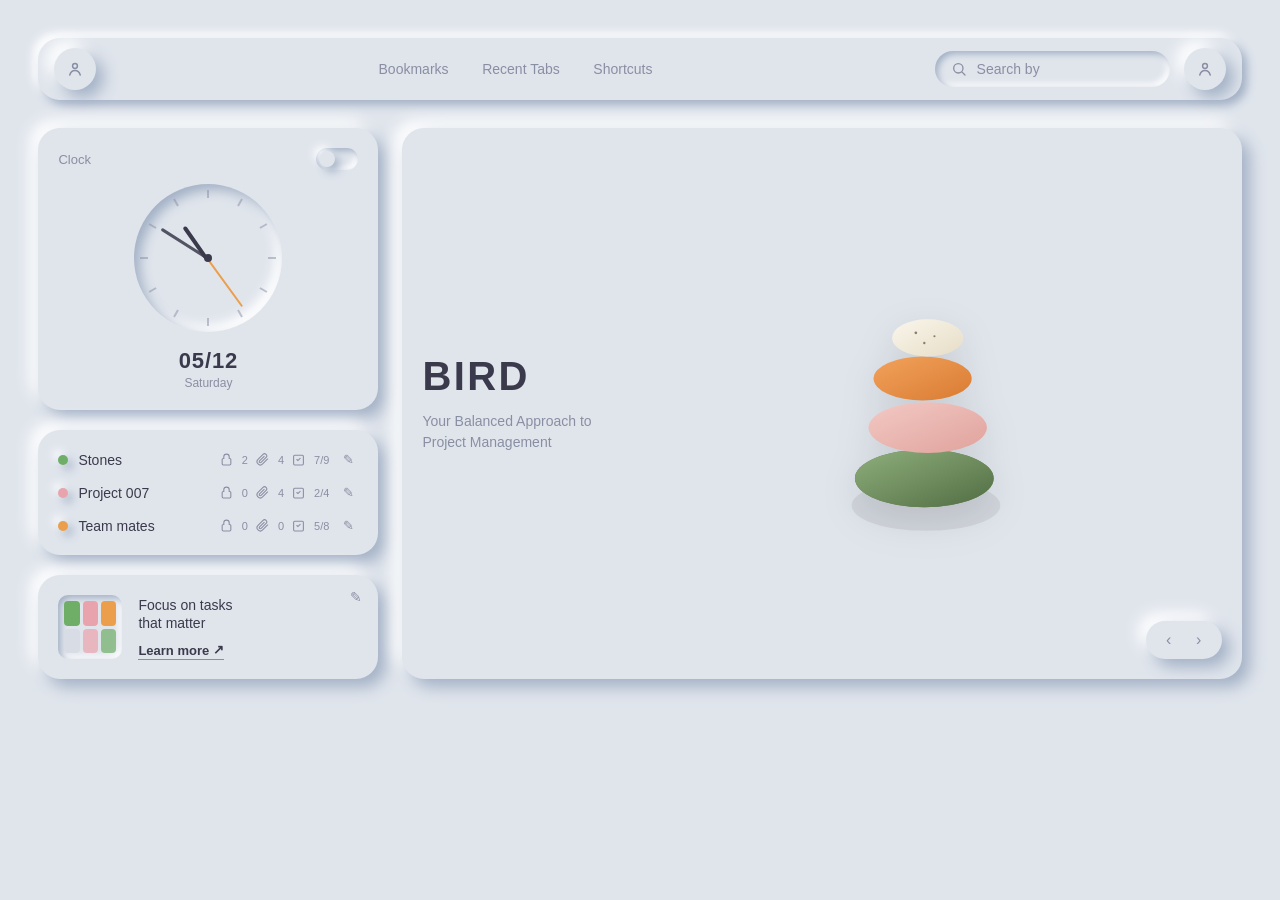
==== chrome-extension/bird-newtab/index.html @ 538e7a5d "Remove dallo-newtab extension files and update icons Replit-Commit-Author: Agent" ====
<!DOCTYPE html>
<html lang="en">
<head>
  <meta charset="UTF-8" />
  <title>New Tab</title>
  <link rel="stylesheet" href="style.css" />
</head>
<body>
  <div class="page">
    <div class="dashboard">
      <!-- Top navigation -->
      <nav class="topbar">
        <button class="icon-btn embossed" id="menuBtn" aria-label="Menu">
          <svg viewBox="0 0 24 24" width="18" height="18" fill="none" stroke="currentColor" stroke-width="2" stroke-linecap="round">
            <circle cx="12" cy="8" r="3.2" />
            <path d="M5 20c1.2-4 4-6 7-6s5.8 2 7 6" />
          </svg>
        </button>

        <div class="nav-links">
          <a href="#" class="nav-link" data-panel="bookmarks">Bookmarks</a>
          <a href="#" class="nav-link" data-panel="recent">Recent Tabs</a>
          <a href="#" class="nav-link" data-panel="shortcuts">Shortcuts</a>
        </div>

        <div class="nav-right">
          <form class="search-form" id="searchForm">
            <svg class="search-icon" viewBox="0 0 24 24" width="16" height="16" fill="none" stroke="currentColor" stroke-width="2" stroke-linecap="round">
              <circle cx="11" cy="11" r="7" />
              <path d="M21 21l-4.35-4.35" />
            </svg>
            <input
              type="text"
              id="searchInput"
              class="search-input"
              placeholder="Search by"
              autocomplete="off"
              aria-label="Search Google"
            />
          </form>
          <button class="icon-btn embossed" id="profileBtn" aria-label="Profile">
            <svg viewBox="0 0 24 24" width="18" height="18" fill="none" stroke="currentColor" stroke-width="2" stroke-linecap="round">
              <circle cx="12" cy="8" r="3.2" />
              <path d="M5 20c1.2-4 4-6 7-6s5.8 2 7 6" />
            </svg>
          </button>
        </div>
      </nav>

      <!-- Panel that opens for Bookmarks / Recent Tabs / Shortcuts -->
      <div class="dropdown-panel embossed" id="navPanel" hidden>
        <div class="panel-title" id="panelTitle">Bookmarks</div>
        <div class="panel-body" id="panelBody"></div>
        <div class="panel-footer" id="panelFooter" hidden>
          <button class="add-shortcut-btn" id="addShortcutBtn" title="Add a shortcut">+ Add shortcut</button>
        </div>
      </div>

      <!-- Main content -->
      <main class="content">
        <!-- Left column -->
        <section class="left-col">
          <!-- Clock widget -->
          <div class="card embossed clock-card">
            <div class="clock-toggle-row">
              <span class="widget-label">Clock</span>
              <button
                class="toggle"
                id="darkToggle"
                aria-label="Toggle dark mode"
                aria-pressed="false"
                title="Dark mode"
              >
                <span class="toggle-knob"></span>
              </button>
            </div>

            <div class="clock-face inset" id="clockFace">
              <div class="hand hour" id="hourHand"></div>
              <div class="hand minute" id="minuteHand"></div>
              <div class="hand second" id="secondHand"></div>
              <div class="clock-center"></div>
              <span class="tick t0"></span>
              <span class="tick t1"></span>
              <span class="tick t2"></span>
              <span class="tick t3"></span>
              <span class="tick t4"></span>
              <span class="tick t5"></span>
              <span class="tick t6"></span>
              <span class="tick t7"></span>
              <span class="tick t8"></span>
              <span class="tick t9"></span>
              <span class="tick t10"></span>
              <span class="tick t11"></span>
            </div>

            <div class="date-row">
              <span class="date-value" id="dateValue">--/--</span>
              <span class="day-value" id="dayValue">&nbsp;</span>
            </div>
          </div>

          <!-- List widget (editable, persisted to chrome.storage.local) -->
          <div class="card embossed list-card">
            <ul class="item-list" id="itemList"></ul>
          </div>

          <!-- Info widget (editable, persisted to chrome.storage.local) -->
          <div class="card embossed info-card">
            <div class="info-thumb">
              <span class="chip c1"></span>
              <span class="chip c2"></span>
              <span class="chip c3"></span>
              <span class="chip c4"></span>
              <span class="chip c5"></span>
              <span class="chip c6"></span>
            </div>
            <div class="info-text">
              <p id="infoParagraph">Focus on tasks<br />that matter</p>
              <a href="#" class="learn-link" id="infoLink">
                <span id="infoLinkLabel">Learn more</span>
                <span class="arrow">&#8599;</span>
              </a>
            </div>
            <button class="edit-btn" id="editInfoBtn" title="Edit this card" aria-label="Edit this card">&#9998;</button>
          </div>
        </section>

        <!-- Right column: hero -->
        <section class="card embossed hero-card">
          <div class="hero-copy">
            <h1 class="hero-title">BIRD</h1>
            <p class="hero-subtitle">Your Balanced Approach to<br />Project Management</p>
          </div>

          <div class="hero-art" aria-hidden="true">
            <svg viewBox="0 0 260 300" class="stones-illustration">
              <ellipse cx="130" cy="270" rx="88" ry="30" fill="#00000012" />
              <ellipse cx="128" cy="238" rx="82" ry="34" fill="#5f7a52" />
              <ellipse cx="128" cy="238" rx="82" ry="34" fill="url(#greenGrad)" />
              <ellipse cx="132" cy="178" rx="70" ry="30" fill="url(#pinkGrad)" />
              <ellipse cx="126" cy="120" rx="58" ry="26" fill="url(#orangeGrad)" />
              <ellipse cx="132" cy="72" rx="42" ry="22" fill="url(#creamGrad)" />
              <circle cx="118" cy="66" r="1.6" fill="#8a7f6a" />
              <circle cx="140" cy="70" r="1.3" fill="#8a7f6a" />
              <circle cx="128" cy="78" r="1.4" fill="#8a7f6a" />
              <defs>
                <linearGradient id="greenGrad" x1="0" y1="0" x2="1" y2="1">
                  <stop offset="0%" stop-color="#8faf7c" />
                  <stop offset="100%" stop-color="#516d43" />
                </linearGradient>
                <linearGradient id="pinkGrad" x1="0" y1="0" x2="1" y2="1">
                  <stop offset="0%" stop-color="#f3c9c4" />
                  <stop offset="100%" stop-color="#e0a29c" />
                </linearGradient>
                <linearGradient id="orangeGrad" x1="0" y1="0" x2="1" y2="1">
                  <stop offset="0%" stop-color="#f2a25c" />
                  <stop offset="100%" stop-color="#d97b32" />
                </linearGradient>
                <linearGradient id="creamGrad" x1="0" y1="0" x2="1" y2="1">
                  <stop offset="0%" stop-color="#faf6ec" />
                  <stop offset="100%" stop-color="#e6ddc6" />
                </linearGradient>
              </defs>
            </svg>
          </div>

          <div class="hero-pagination embossed">
            <button class="page-arrow" id="prevPage" aria-label="Previous">&#8249;</button>
            <button class="page-arrow" id="nextPage" aria-label="Next">&#8250;</button>
          </div>
        </section>
      </main>
    </div>
  </div>

  <script src="script.js"></script>
</body>
</html>
---- chrome-extension/bird-newtab/style.css ----
/* ============================================================
   Bird Neumorphic New Tab — Styles
   Soft UI (neumorphism): light source top-left throughout.
   ============================================================ */

:root {
  /* Light theme */
  --bg: #e0e5ec;
  --surface: #e0e5ec;
  --text-primary: #3a3a4c;
  --text-secondary: #8a8ea3;
  --shadow-dark: #a3b1c6;
  --shadow-light: #ffffff;
  --accent-green: #6fae66;
  --accent-pink: #e9a3ac;
  --accent-orange: #eb9f4d;

  --radius-xl: 30px;
  --radius-lg: 22px;
  --radius-md: 16px;
  --radius-sm: 10px;

  --shadow-out: 8px 8px 16px var(--shadow-dark), -8px -8px 16px var(--shadow-light);
  --shadow-out-sm: 5px 5px 10px var(--shadow-dark), -5px -5px 10px var(--shadow-light);
  --shadow-in: inset 6px 6px 12px var(--shadow-dark), inset -6px -6px 12px var(--shadow-light);
  --shadow-in-sm: inset 3px 3px 6px var(--shadow-dark), inset -3px -3px 6px var(--shadow-light);
}

[data-theme="dark"] {
  --bg: #2a2d3a;
  --surface: #2a2d3a;
  --text-primary: #e7e9f2;
  --text-secondary: #8b8fa3;
  --shadow-dark: #1e2029;
  --shadow-light: #363a4b;
}

* {
  box-sizing: border-box;
}

html,
body {
  height: 100%;
  margin: 0;
}

body {
  background: var(--bg);
  color: var(--text-primary);
  font-family: -apple-system, BlinkMacSystemFont, "Segoe UI", sans-serif;
  width: 100vw;
  min-height: 100vh;
  transition: background 0.35s ease, color 0.35s ease;
}

.embossed {
  background: var(--surface);
  box-shadow: var(--shadow-out);
}

.inset {
  background: var(--surface);
  box-shadow: var(--shadow-in);
}

/* ---------------- Full-viewport page + centered dashboard ---------------- */
/* The page itself IS the neumorphic surface (no artificial boxed card) --
   individual widgets carry their own embossed/inset shadows. The inner
   .dashboard just caps line length on very wide (ultrawide) screens while
   letting the background span the full viewport. */

.page {
  width: 100vw;
  min-height: 100vh;
  background: var(--bg);
  display: flex;
  justify-content: center;
  padding: clamp(20px, 3vw, 48px);
}

.dashboard {
  width: 100%;
  max-width: 1400px;
  display: flex;
  flex-direction: column;
  gap: clamp(16px, 2.2vw, 28px);
}

/* ---------------- Top navigation ---------------- */

.topbar {
  display: flex;
  align-items: center;
  gap: 20px;
  background: var(--surface);
  border-radius: var(--radius-lg);
  box-shadow: var(--shadow-out-sm);
  padding: 10px 16px;
}

.icon-btn {
  width: 42px;
  height: 42px;
  min-width: 42px;
  border: none;
  border-radius: 50%;
  color: var(--text-secondary);
  display: flex;
  align-items: center;
  justify-content: center;
  cursor: pointer;
  transition: box-shadow 0.15s ease, color 0.15s ease;
}

.icon-btn:hover {
  color: var(--text-primary);
}

.icon-btn:active {
  box-shadow: var(--shadow-in-sm);
}

.nav-links {
  display: flex;
  gap: clamp(14px, 2vw, 28px);
  flex: 1;
  justify-content: center;
}

.nav-link {
  color: var(--text-secondary);
  text-decoration: none;
  font-size: 14px;
  font-weight: 500;
  padding: 8px 4px;
  white-space: nowrap;
  transition: color 0.15s ease;
}

.nav-link:hover,
.nav-link.active {
  color: var(--text-primary);
}

.nav-right {
  display: flex;
  align-items: center;
  gap: 14px;
}

.search-form {
  display: flex;
  align-items: center;
  gap: 8px;
  background: var(--surface);
  border-radius: 999px;
  box-shadow: var(--shadow-in-sm);
  padding: 9px 16px;
  min-width: clamp(140px, 18vw, 280px);
}

.search-icon {
  color: var(--text-secondary);
  flex-shrink: 0;
}

.search-input {
  border: none;
  outline: none;
  background: transparent;
  color: var(--text-primary);
  font-size: 14px;
  width: 100%;
  font-family: inherit;
}

.search-input::placeholder {
  color: var(--text-secondary);
}

/* ---------------- Dropdown panel (Bookmarks/Recent/Shortcuts) ---------------- */

.dropdown-panel {
  border-radius: var(--radius-md);
  padding: 16px 20px;
  animation: panel-in 0.18s ease;
}

@keyframes panel-in {
  from {
    opacity: 0;
    transform: translateY(-6px);
  }
  to {
    opacity: 1;
    transform: translateY(0);
  }
}

.panel-title {
  font-size: 13px;
  font-weight: 600;
  color: var(--text-secondary);
  text-transform: uppercase;
  letter-spacing: 0.04em;
  margin-bottom: 10px;
}

.panel-body {
  display: flex;
  flex-wrap: wrap;
  gap: 10px;
}

.panel-item {
  background: var(--surface);
  box-shadow: var(--shadow-out-sm);
  border-radius: var(--radius-sm);
  padding: 8px 14px;
  font-size: 13px;
  color: var(--text-primary);
  text-decoration: none;
  cursor: pointer;
  transition: box-shadow 0.15s ease;
  display: inline-flex;
  align-items: center;
  gap: 8px;
  border: none;
  font-family: inherit;
}

.panel-item:hover {
  box-shadow: var(--shadow-in-sm);
}

.panel-item img.favicon {
  width: 14px;
  height: 14px;
  border-radius: 3px;
  flex-shrink: 0;
}

.panel-item .remove-shortcut {
  margin-left: 2px;
  color: var(--text-secondary);
  font-size: 14px;
  line-height: 1;
  border: none;
  background: none;
  cursor: pointer;
  padding: 0;
}

.panel-item .remove-shortcut:hover {
  color: #c0564f;
}

.panel-empty {
  font-size: 13px;
  color: var(--text-secondary);
}

.panel-footer {
  margin-top: 12px;
  padding-top: 12px;
  border-top: 1px solid rgba(138, 142, 163, 0.25);
}

.add-shortcut-btn {
  background: var(--surface);
  box-shadow: var(--shadow-out-sm);
  border: none;
  border-radius: var(--radius-sm);
  padding: 8px 14px;
  font-size: 13px;
  font-weight: 600;
  color: var(--text-primary);
  cursor: pointer;
  font-family: inherit;
}

.add-shortcut-btn:active {
  box-shadow: var(--shadow-in-sm);
}

/* ---------------- Content grid ---------------- */

.content {
  display: grid;
  grid-template-columns: minmax(220px, 340px) 1fr;
  gap: clamp(14px, 2vw, 24px);
  align-items: stretch;
}

.left-col {
  display: flex;
  flex-direction: column;
  gap: clamp(14px, 2vw, 20px);
}

.card {
  border-radius: var(--radius-lg);
  padding: 20px;
}

/* ---------------- Clock widget ---------------- */

.clock-toggle-row {
  display: flex;
  align-items: center;
  justify-content: space-between;
  margin-bottom: 14px;
}

.widget-label {
  font-size: 13px;
  color: var(--text-secondary);
  font-weight: 500;
}

.toggle {
  width: 42px;
  height: 22px;
  border-radius: 999px;
  border: none;
  background: var(--surface);
  box-shadow: var(--shadow-in-sm);
  position: relative;
  cursor: pointer;
  padding: 0;
}

.toggle-knob {
  position: absolute;
  top: 3px;
  left: 3px;
  width: 16px;
  height: 16px;
  border-radius: 50%;
  background: var(--surface);
  box-shadow: var(--shadow-out-sm);
  transition: transform 0.22s ease;
}

.toggle[aria-pressed="true"] .toggle-knob {
  transform: translateX(20px);
  background: var(--accent-orange);
}

.clock-face {
  width: 148px;
  height: 148px;
  border-radius: 50%;
  margin: 0 auto;
  position: relative;
}

.tick {
  position: absolute;
  width: 2px;
  height: 8px;
  background: var(--text-secondary);
  opacity: 0.5;
  top: 6px;
  left: 50%;
  transform-origin: 1px 68px;
}
.t0 { transform: translateX(-1px) rotate(0deg); }
.t1 { transform: translateX(-1px) rotate(30deg); }
.t2 { transform: translateX(-1px) rotate(60deg); }
.t3 { transform: translateX(-1px) rotate(90deg); }
.t4 { transform: translateX(-1px) rotate(120deg); }
.t5 { transform: translateX(-1px) rotate(150deg); }
.t6 { transform: translateX(-1px) rotate(180deg); }
.t7 { transform: translateX(-1px) rotate(210deg); }
.t8 { transform: translateX(-1px) rotate(240deg); }
.t9 { transform: translateX(-1px) rotate(270deg); }
.t10 { transform: translateX(-1px) rotate(300deg); }
.t11 { transform: translateX(-1px) rotate(330deg); }

.hand {
  position: absolute;
  bottom: 50%;
  left: 50%;
  transform-origin: bottom center;
  border-radius: 4px;
  background: var(--text-primary);
}

.hand.hour {
  width: 4px;
  height: 38px;
  margin-left: -2px;
}

.hand.minute {
  width: 3px;
  height: 54px;
  margin-left: -1.5px;
  background: var(--text-primary);
  opacity: 0.85;
}

.hand.second {
  width: 2px;
  height: 60px;
  margin-left: -1px;
  background: var(--accent-orange);
}

.clock-center {
  position: absolute;
  top: 50%;
  left: 50%;
  width: 8px;
  height: 8px;
  border-radius: 50%;
  background: var(--text-primary);
  transform: translate(-50%, -50%);
}

.date-row {
  display: flex;
  flex-direction: column;
  align-items: center;
  margin-top: 16px;
  gap: 2px;
}

.date-value {
  font-size: 22px;
  font-weight: 600;
  letter-spacing: 0.04em;
}

.day-value {
  font-size: 12px;
  color: var(--text-secondary);
}

/* ---------------- List widget ---------------- */

.item-list {
  list-style: none;
  margin: 0;
  padding: 0;
  display: flex;
  flex-direction: column;
  gap: 14px;
}

.item-row {
  display: flex;
  align-items: center;
  gap: 10px;
}

.dot {
  width: 10px;
  height: 10px;
  border-radius: 50%;
  flex-shrink: 0;
  box-shadow: var(--shadow-out-sm);
}

.dot-green { background: var(--accent-green); }
.dot-pink { background: var(--accent-pink); }
.dot-orange { background: var(--accent-orange); }

.item-name {
  font-size: 14px;
  font-weight: 500;
  flex: 1;
}

.item-meta {
  display: flex;
  align-items: center;
  gap: 8px;
  font-size: 11px;
  color: var(--text-secondary);
}

.item-meta svg {
  vertical-align: -2px;
  margin-right: 1px;
}

.item-edit-btn {
  border: none;
  background: none;
  color: var(--text-secondary);
  cursor: pointer;
  font-size: 13px;
  padding: 2px 4px;
  flex-shrink: 0;
}

.item-edit-btn:hover {
  color: var(--text-primary);
}

/* ---------------- Info widget ---------------- */

.info-card {
  display: flex;
  align-items: center;
  gap: 16px;
  position: relative;
}

.info-thumb {
  width: 64px;
  height: 64px;
  flex-shrink: 0;
  border-radius: var(--radius-sm);
  box-shadow: var(--shadow-in-sm);
  display: grid;
  grid-template-columns: repeat(3, 1fr);
  grid-template-rows: repeat(2, 1fr);
  gap: 3px;
  padding: 6px;
}

.chip {
  border-radius: 4px;
}

.c1 { background: var(--accent-green); }
.c2 { background: var(--accent-pink); }
.c3 { background: var(--accent-orange); }
.c4 { background: #d8dce4; }
.c5 { background: var(--accent-pink); opacity: 0.7; }
.c6 { background: var(--accent-green); opacity: 0.7; }

.info-text {
  flex: 1;
  min-width: 0;
}

.info-text p {
  margin: 0 0 8px;
  font-size: 14px;
  font-weight: 500;
  line-height: 1.35;
}

.learn-link,
.join-link {
  color: var(--text-primary);
  text-decoration: none;
  font-size: 13px;
  font-weight: 600;
  border-bottom: 1px solid var(--text-secondary);
  padding-bottom: 1px;
}

.arrow {
  display: inline-block;
  transform: translateY(-1px);
}

.edit-btn {
  position: absolute;
  top: 12px;
  right: 12px;
  border: none;
  background: none;
  color: var(--text-secondary);
  cursor: pointer;
  font-size: 14px;
  padding: 2px 4px;
}

.edit-btn:hover {
  color: var(--text-primary);
}

/* ---------------- Hero card ---------------- */

.hero-card {
  position: relative;
  display: flex;
  align-items: center;
  gap: clamp(16px, 3vw, 40px);
  overflow: hidden;
  min-height: 320px;
}

.hero-copy {
  flex: 0 0 auto;
  max-width: 240px;
  z-index: 2;
}

.hero-title {
  font-size: clamp(28px, 3.4vw, 40px);
  margin: 0 0 12px;
  font-weight: 600;
  letter-spacing: 0.06em;
}

.hero-subtitle {
  font-size: 14px;
  color: var(--text-secondary);
  line-height: 1.5;
  margin: 0;
}

.hero-art {
  flex: 1;
  display: flex;
  align-items: center;
  justify-content: center;
  height: 100%;
}

.stones-illustration {
  width: 100%;
  max-width: 220px;
  height: auto;
  filter: drop-shadow(0 12px 18px rgba(0, 0, 0, 0.1));
}

.hero-pagination {
  position: absolute;
  bottom: 20px;
  right: 20px;
  border-radius: 999px;
  padding: 6px 10px;
  display: flex;
  gap: 4px;
}

.page-arrow {
  width: 26px;
  height: 26px;
  border: none;
  background: transparent;
  color: var(--text-secondary);
  font-size: 16px;
  border-radius: 50%;
  cursor: pointer;
}

.page-arrow:hover {
  color: var(--text-primary);
}

/* ---------------- Responsive scaling ---------------- */

@media (max-width: 860px) {
  .content {
    grid-template-columns: 1fr;
  }

  .nav-links {
    display: none;
  }

  .hero-card {
    flex-direction: column;
    text-align: center;
    min-height: unset;
    padding-bottom: 60px;
  }

  .hero-copy {
    max-width: none;
  }
}
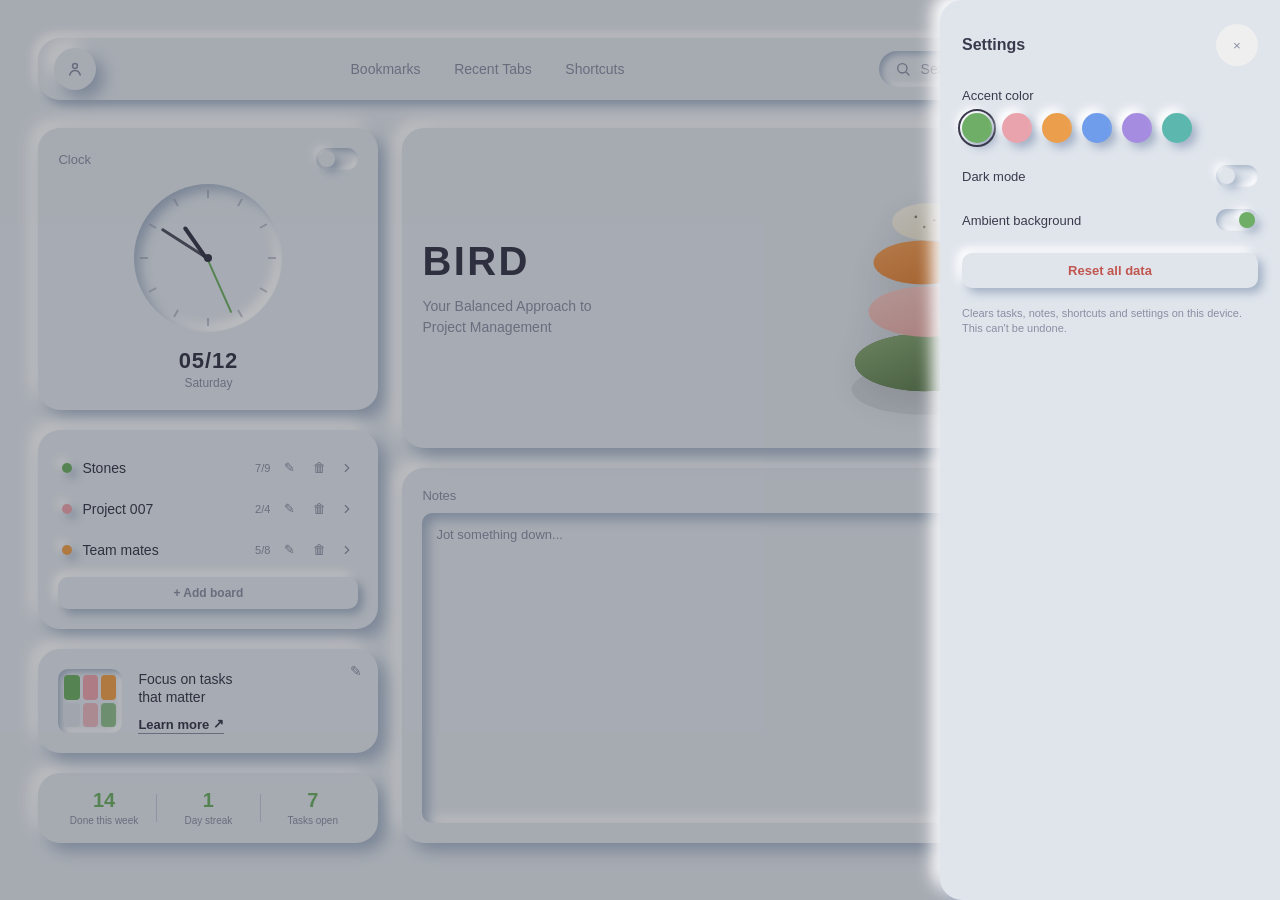
==== commit c5756fea: "Update bird-newtab extension with improved UI and documentation Replit-Commit-Author: Agent" ====
--- a/chrome-extension/bird-newtab/index.html
+++ b/chrome-extension/bird-newtab/index.html
@@ -6,6 +6,13 @@
   <link rel="stylesheet" href="style.css" />
 </head>
 <body>
+  <!-- Ambient background (purely decorative, toggleable in Settings, GPU-only animation) -->
+  <div class="ambient" id="ambient" aria-hidden="true">
+    <span class="blob blob-1"></span>
+    <span class="blob blob-2"></span>
+    <span class="blob blob-3"></span>
+  </div>
+
   <div class="page">
     <div class="dashboard">
       <!-- Top navigation -->
@@ -38,6 +45,12 @@
               aria-label="Search Google"
             />
           </form>
+          <button class="icon-btn embossed" id="settingsBtn" aria-label="Settings" title="Settings">
+            <svg viewBox="0 0 24 24" width="18" height="18" fill="none" stroke="currentColor" stroke-width="2" stroke-linecap="round" stroke-linejoin="round">
+              <circle cx="12" cy="12" r="3.2" />
+              <path d="M19.4 13.5a7.6 7.6 0 0 0 0-3l1.9-1.5-2-3.4-2.3.6a7.7 7.7 0 0 0-2.6-1.5L14 2.5h-4l-.4 2.2a7.7 7.7 0 0 0-2.6 1.5l-2.3-.6-2 3.4L4.6 10.5a7.6 7.6 0 0 0 0 3L2.7 15l2 3.4 2.3-.6c.75.66 1.63 1.17 2.6 1.5l.4 2.2h4l.4-2.2a7.7 7.7 0 0 0 2.6-1.5l2.3.6 2-3.4-1.9-1.5z" />
+            </svg>
+          </button>
           <button class="icon-btn embossed" id="profileBtn" aria-label="Profile">
             <svg viewBox="0 0 24 24" width="18" height="18" fill="none" stroke="currentColor" stroke-width="2" stroke-linecap="round">
               <circle cx="12" cy="8" r="3.2" />
@@ -100,9 +113,10 @@
             </div>
           </div>
 
-          <!-- List widget (editable, persisted to chrome.storage.local) -->
+          <!-- Task boards widget (real to-do system, persisted to chrome.storage.local) -->
           <div class="card embossed list-card">
-            <ul class="item-list" id="itemList"></ul>
+            <ul class="board-list" id="boardList"></ul>
+            <button class="add-board-btn" id="addBoardBtn">+ Add board</button>
           </div>
 
           <!-- Info widget (editable, persisted to chrome.storage.local) -->
@@ -124,56 +138,124 @@
             </div>
             <button class="edit-btn" id="editInfoBtn" title="Edit this card" aria-label="Edit this card">&#9998;</button>
           </div>
+
+          <!-- This week mini stats strip, derived from task board data -->
+          <div class="card embossed stats-strip" id="statsStrip">
+            <div class="stat-item">
+              <span class="stat-value" id="statCompleted">0</span>
+              <span class="stat-label">Done this week</span>
+            </div>
+            <div class="stat-divider"></div>
+            <div class="stat-item">
+              <span class="stat-value" id="statStreak">0</span>
+              <span class="stat-label">Day streak</span>
+            </div>
+            <div class="stat-divider"></div>
+            <div class="stat-item">
+              <span class="stat-value" id="statOpen">0</span>
+              <span class="stat-label">Tasks open</span>
+            </div>
+          </div>
         </section>
 
-        <!-- Right column: hero -->
-        <section class="card embossed hero-card">
-          <div class="hero-copy">
-            <h1 class="hero-title">BIRD</h1>
-            <p class="hero-subtitle">Your Balanced Approach to<br />Project Management</p>
-          </div>
-
-          <div class="hero-art" aria-hidden="true">
-            <svg viewBox="0 0 260 300" class="stones-illustration">
-              <ellipse cx="130" cy="270" rx="88" ry="30" fill="#00000012" />
-              <ellipse cx="128" cy="238" rx="82" ry="34" fill="#5f7a52" />
-              <ellipse cx="128" cy="238" rx="82" ry="34" fill="url(#greenGrad)" />
-              <ellipse cx="132" cy="178" rx="70" ry="30" fill="url(#pinkGrad)" />
-              <ellipse cx="126" cy="120" rx="58" ry="26" fill="url(#orangeGrad)" />
-              <ellipse cx="132" cy="72" rx="42" ry="22" fill="url(#creamGrad)" />
-              <circle cx="118" cy="66" r="1.6" fill="#8a7f6a" />
-              <circle cx="140" cy="70" r="1.3" fill="#8a7f6a" />
-              <circle cx="128" cy="78" r="1.4" fill="#8a7f6a" />
-              <defs>
-                <linearGradient id="greenGrad" x1="0" y1="0" x2="1" y2="1">
-                  <stop offset="0%" stop-color="#8faf7c" />
-                  <stop offset="100%" stop-color="#516d43" />
-                </linearGradient>
-                <linearGradient id="pinkGrad" x1="0" y1="0" x2="1" y2="1">
-                  <stop offset="0%" stop-color="#f3c9c4" />
-                  <stop offset="100%" stop-color="#e0a29c" />
-                </linearGradient>
-                <linearGradient id="orangeGrad" x1="0" y1="0" x2="1" y2="1">
-                  <stop offset="0%" stop-color="#f2a25c" />
-                  <stop offset="100%" stop-color="#d97b32" />
-                </linearGradient>
-                <linearGradient id="creamGrad" x1="0" y1="0" x2="1" y2="1">
-                  <stop offset="0%" stop-color="#faf6ec" />
-                  <stop offset="100%" stop-color="#e6ddc6" />
-                </linearGradient>
-              </defs>
-            </svg>
-          </div>
-
-          <div class="hero-pagination embossed">
-            <button class="page-arrow" id="prevPage" aria-label="Previous">&#8249;</button>
-            <button class="page-arrow" id="nextPage" aria-label="Next">&#8250;</button>
+        <!-- Right column: hero + notes -->
+        <section class="right-col">
+          <section class="card embossed hero-card">
+            <div class="hero-copy">
+              <h1 class="hero-title">BIRD</h1>
+              <p class="hero-subtitle">Your Balanced Approach to<br />Project Management</p>
+            </div>
+
+            <div class="hero-art" aria-hidden="true">
+              <svg viewBox="0 0 260 300" class="stones-illustration">
+                <ellipse cx="130" cy="270" rx="88" ry="30" fill="#00000012" />
+                <ellipse cx="128" cy="238" rx="82" ry="34" fill="#5f7a52" />
+                <ellipse cx="128" cy="238" rx="82" ry="34" fill="url(#greenGrad)" />
+                <ellipse cx="132" cy="178" rx="70" ry="30" fill="url(#pinkGrad)" />
+                <ellipse cx="126" cy="120" rx="58" ry="26" fill="url(#orangeGrad)" />
+                <ellipse cx="132" cy="72" rx="42" ry="22" fill="url(#creamGrad)" />
+                <circle cx="118" cy="66" r="1.6" fill="#8a7f6a" />
+                <circle cx="140" cy="70" r="1.3" fill="#8a7f6a" />
+                <circle cx="128" cy="78" r="1.4" fill="#8a7f6a" />
+                <defs>
+                  <linearGradient id="greenGrad" x1="0" y1="0" x2="1" y2="1">
+                    <stop offset="0%" stop-color="#8faf7c" />
+                    <stop offset="100%" stop-color="#516d43" />
+                  </linearGradient>
+                  <linearGradient id="pinkGrad" x1="0" y1="0" x2="1" y2="1">
+                    <stop offset="0%" stop-color="#f3c9c4" />
+                    <stop offset="100%" stop-color="#e0a29c" />
+                  </linearGradient>
+                  <linearGradient id="orangeGrad" x1="0" y1="0" x2="1" y2="1">
+                    <stop offset="0%" stop-color="#f2a25c" />
+                    <stop offset="100%" stop-color="#d97b32" />
+                  </linearGradient>
+                  <linearGradient id="creamGrad" x1="0" y1="0" x2="1" y2="1">
+                    <stop offset="0%" stop-color="#faf6ec" />
+                    <stop offset="100%" stop-color="#e6ddc6" />
+                  </linearGradient>
+                </defs>
+              </svg>
+            </div>
+
+            <div class="hero-pagination embossed">
+              <button class="page-arrow" id="prevPage" aria-label="Previous">&#8249;</button>
+              <button class="page-arrow" id="nextPage" aria-label="Next">&#8250;</button>
+            </div>
+          </section>
+
+          <!-- Quick Notes widget -->
+          <div class="card embossed notes-card">
+            <div class="notes-header">
+              <span class="widget-label">Notes</span>
+              <span class="notes-count" id="notesCount">0 characters</span>
+            </div>
+            <textarea
+              class="notes-textarea inset"
+              id="notesTextarea"
+              placeholder="Jot something down..."
+              spellcheck="false"
+            ></textarea>
           </div>
         </section>
       </main>
     </div>
   </div>
 
+  <!-- Settings overlay + slide-in panel -->
+  <div class="settings-overlay" id="settingsOverlay" hidden>
+    <aside class="settings-panel embossed" id="settingsPanel" role="dialog" aria-label="Settings">
+      <div class="settings-header">
+        <span class="settings-title">Settings</span>
+        <button class="icon-btn" id="closeSettingsBtn" aria-label="Close settings">&times;</button>
+      </div>
+
+      <div class="settings-section">
+        <span class="settings-label">Accent color</span>
+        <div class="accent-swatches" id="accentSwatches"></div>
+      </div>
+
+      <div class="settings-section settings-row">
+        <span class="settings-label">Dark mode</span>
+        <button class="toggle" id="settingsDarkToggle" aria-pressed="false" aria-label="Toggle dark mode">
+          <span class="toggle-knob"></span>
+        </button>
+      </div>
+
+      <div class="settings-section settings-row">
+        <span class="settings-label">Ambient background</span>
+        <button class="toggle" id="settingsAmbientToggle" aria-pressed="true" aria-label="Toggle ambient background animation">
+          <span class="toggle-knob"></span>
+        </button>
+      </div>
+
+      <div class="settings-section">
+        <button class="reset-btn" id="resetBtn">Reset all data</button>
+        <p class="settings-hint">Clears tasks, notes, shortcuts and settings on this device. This can't be undone.</p>
+      </div>
+    </aside>
+  </div>
+
   <script src="script.js"></script>
 </body>
 </html>
--- a/chrome-extension/bird-newtab/style.css
+++ b/chrome-extension/bird-newtab/style.css
@@ -14,6 +14,15 @@
   --accent-green: #6fae66;
   --accent-pink: #e9a3ac;
   --accent-orange: #eb9f4d;
+  --accent-blue: #6f9ceb;
+  --accent-purple: #a58ce0;
+  --accent-teal: #5cb8ae;
+
+  /* User-selectable highlight color (Settings > Accent color). Drives
+     toggles, the clock second hand, stat numbers and small highlights.
+     Per-board dots keep their own fixed palette for board-to-board
+     distinction, independent of this setting. */
+  --accent: var(--accent-green);
 
   --radius-xl: 30px;
   --radius-lg: 22px;
@@ -293,7 +302,8 @@
   align-items: stretch;
 }
 
-.left-col {
+.left-col,
+.right-col {
   display: flex;
   flex-direction: column;
   gap: clamp(14px, 2vw, 20px);
@@ -302,6 +312,30 @@
 .card {
   border-radius: var(--radius-lg);
   padding: 20px;
+}
+
+/* Subtle press-in feedback on interactive surfaces, consistent everywhere. */
+.card,
+.icon-btn,
+.toggle,
+.panel-item,
+.add-shortcut-btn,
+.add-board-btn,
+.task-add-btn,
+.board-icon-btn,
+.reset-btn {
+  transition: transform 0.15s ease-out, box-shadow 0.15s ease-out, color 0.15s ease-out,
+    background-color 0.15s ease-out;
+}
+
+.icon-btn:active,
+.toggle:active,
+.add-shortcut-btn:active,
+.add-board-btn:active,
+.task-add-btn:active,
+.board-icon-btn:active,
+.reset-btn:active {
+  transform: scale(0.97);
 }
 
 /* ---------------- Clock widget ---------------- */
@@ -345,7 +379,7 @@
 
 .toggle[aria-pressed="true"] .toggle-knob {
   transform: translateX(20px);
-  background: var(--accent-orange);
+  background: var(--accent);
 }
 
 .clock-face {
@@ -406,7 +440,7 @@
   width: 2px;
   height: 60px;
   margin-left: -1px;
-  background: var(--accent-orange);
+  background: var(--accent);
 }
 
 .clock-center {
@@ -439,21 +473,33 @@
   color: var(--text-secondary);
 }
 
-/* ---------------- List widget ---------------- */
-
-.item-list {
+/* ---------------- Task boards widget ---------------- */
+
+.board-list {
   list-style: none;
   margin: 0;
   padding: 0;
   display: flex;
   flex-direction: column;
-  gap: 14px;
-}
-
-.item-row {
+  gap: 6px;
+}
+
+.board {
+  border-radius: var(--radius-sm);
+}
+
+.board-row {
   display: flex;
   align-items: center;
   gap: 10px;
+  padding: 8px 4px;
+  cursor: pointer;
+  border-radius: var(--radius-sm);
+  transition: background-color 0.15s ease;
+}
+
+.board-row:hover {
+  background: rgba(138, 142, 163, 0.08);
 }
 
 .dot {
@@ -467,27 +513,39 @@
 .dot-green { background: var(--accent-green); }
 .dot-pink { background: var(--accent-pink); }
 .dot-orange { background: var(--accent-orange); }
-
-.item-name {
+.dot-blue { background: var(--accent-blue); }
+.dot-purple { background: var(--accent-purple); }
+.dot-teal { background: var(--accent-teal); }
+
+.board-name {
   font-size: 14px;
   font-weight: 500;
   flex: 1;
-}
-
-.item-meta {
-  display: flex;
-  align-items: center;
-  gap: 8px;
+  min-width: 0;
+  overflow: hidden;
+  text-overflow: ellipsis;
+  white-space: nowrap;
+}
+
+.board-progress {
   font-size: 11px;
   color: var(--text-secondary);
-}
-
-.item-meta svg {
-  vertical-align: -2px;
-  margin-right: 1px;
-}
-
-.item-edit-btn {
+  flex-shrink: 0;
+}
+
+.board-chevron {
+  width: 14px;
+  height: 14px;
+  flex-shrink: 0;
+  color: var(--text-secondary);
+  transition: transform 0.2s ease;
+}
+
+.board.expanded .board-chevron {
+  transform: rotate(90deg);
+}
+
+.board-icon-btn {
   border: none;
   background: none;
   color: var(--text-secondary);
@@ -495,10 +553,171 @@
   font-size: 13px;
   padding: 2px 4px;
   flex-shrink: 0;
-}
-
-.item-edit-btn:hover {
-  color: var(--text-primary);
+  border-radius: 6px;
+  transition: color 0.15s ease, transform 0.15s ease;
+}
+
+.board-icon-btn:hover {
+  color: var(--text-primary);
+}
+
+.board-icon-btn:active {
+  transform: scale(0.9);
+}
+
+.board-tasks-wrap {
+  overflow: hidden;
+  max-height: 0;
+  transition: max-height 0.25s ease;
+}
+
+.board.expanded .board-tasks-wrap {
+  max-height: 400px;
+}
+
+.task-list {
+  list-style: none;
+  margin: 4px 0 8px;
+  padding: 4px 4px 4px 20px;
+  display: flex;
+  flex-direction: column;
+  gap: 6px;
+  max-height: 220px;
+  overflow-y: auto;
+}
+
+.task-item {
+  display: flex;
+  align-items: center;
+  gap: 8px;
+}
+
+.task-checkbox {
+  width: 16px;
+  height: 16px;
+  flex-shrink: 0;
+  border-radius: 5px;
+  background: var(--surface);
+  box-shadow: var(--shadow-in-sm);
+  border: none;
+  cursor: pointer;
+  display: flex;
+  align-items: center;
+  justify-content: center;
+  color: transparent;
+  padding: 0;
+}
+
+.task-checkbox.done {
+  color: var(--accent);
+}
+
+.task-checkbox.done svg {
+  animation: check-pop 0.22s ease;
+}
+
+@keyframes check-pop {
+  0% {
+    transform: scale(0.4);
+    opacity: 0;
+  }
+  60% {
+    transform: scale(1.15);
+    opacity: 1;
+  }
+  100% {
+    transform: scale(1);
+  }
+}
+
+.task-text {
+  font-size: 13px;
+  flex: 1;
+  min-width: 0;
+  overflow: hidden;
+  text-overflow: ellipsis;
+  white-space: nowrap;
+}
+
+.task-text.done {
+  color: var(--text-secondary);
+  text-decoration: line-through;
+}
+
+.task-remove {
+  border: none;
+  background: none;
+  color: var(--text-secondary);
+  cursor: pointer;
+  font-size: 13px;
+  flex-shrink: 0;
+  padding: 0 2px;
+}
+
+.task-remove:hover {
+  color: #c0564f;
+}
+
+.task-add-row {
+  display: flex;
+  gap: 6px;
+  padding: 2px 4px 6px 20px;
+}
+
+.task-add-input {
+  flex: 1;
+  min-width: 0;
+  border: none;
+  outline: none;
+  background: var(--surface);
+  box-shadow: var(--shadow-in-sm);
+  border-radius: var(--radius-sm);
+  padding: 6px 10px;
+  font-size: 12px;
+  color: var(--text-primary);
+  font-family: inherit;
+}
+
+.task-add-btn {
+  border: none;
+  background: var(--surface);
+  box-shadow: var(--shadow-out-sm);
+  border-radius: var(--radius-sm);
+  padding: 6px 10px;
+  font-size: 12px;
+  font-weight: 600;
+  color: var(--text-primary);
+  cursor: pointer;
+  flex-shrink: 0;
+}
+
+.task-add-btn:active {
+  box-shadow: var(--shadow-in-sm);
+  transform: scale(0.97);
+}
+
+.add-board-btn {
+  width: 100%;
+  margin-top: 10px;
+  border: none;
+  background: var(--surface);
+  box-shadow: var(--shadow-out-sm);
+  border-radius: var(--radius-sm);
+  padding: 9px 12px;
+  font-size: 12px;
+  font-weight: 600;
+  color: var(--text-secondary);
+  cursor: pointer;
+  transition: color 0.15s ease, transform 0.15s ease;
+}
+
+.add-board-btn:hover {
+  color: var(--accent);
+}
+
+.add-board-btn:active {
+  box-shadow: var(--shadow-in-sm);
+  transform: scale(0.97);
 }
 
 /* ---------------- Info widget ---------------- */
@@ -577,6 +796,44 @@
   color: var(--text-primary);
 }
 
+/* ---------------- This week stats strip ---------------- */
+
+.stats-strip {
+  display: flex;
+  align-items: center;
+  justify-content: space-between;
+  padding: 16px 14px;
+}
+
+.stat-item {
+  display: flex;
+  flex-direction: column;
+  align-items: center;
+  flex: 1;
+  gap: 2px;
+}
+
+.stat-value {
+  font-size: 20px;
+  font-weight: 700;
+  color: var(--accent);
+}
+
+.stat-label {
+  font-size: 10px;
+  color: var(--text-secondary);
+  text-align: center;
+  line-height: 1.3;
+}
+
+.stat-divider {
+  width: 1px;
+  height: 28px;
+  background: var(--shadow-dark);
+  opacity: 0.6;
+  flex-shrink: 0;
+}
+
 /* ---------------- Hero card ---------------- */
 
 .hero-card {
@@ -648,6 +905,250 @@
   color: var(--text-primary);
 }
 
+/* ---------------- Quick Notes widget ---------------- */
+
+.notes-card {
+  flex: 1;
+  display: flex;
+  flex-direction: column;
+  min-height: 160px;
+}
+
+.notes-header {
+  display: flex;
+  align-items: baseline;
+  justify-content: space-between;
+  margin-bottom: 10px;
+}
+
+.notes-count {
+  font-size: 11px;
+  color: var(--text-secondary);
+}
+
+.notes-textarea {
+  flex: 1;
+  width: 100%;
+  min-height: 100px;
+  resize: none;
+  border: none;
+  outline: none;
+  border-radius: var(--radius-sm);
+  padding: 12px 14px;
+  font-family: inherit;
+  font-size: 13px;
+  line-height: 1.5;
+  color: var(--text-primary);
+}
+
+.notes-textarea::placeholder {
+  color: var(--text-secondary);
+}
+
+/* ---------------- Ambient background ---------------- */
+/* GPU-only animation (transform + opacity), toggleable, paused when the
+   tab is hidden or the user prefers reduced motion. See script.js. */
+
+.ambient {
+  position: fixed;
+  inset: 0;
+  z-index: -1;
+  overflow: hidden;
+  pointer-events: none;
+}
+
+.blob {
+  position: absolute;
+  border-radius: 50%;
+  filter: blur(60px);
+  opacity: 0.35;
+  will-change: transform;
+  animation-duration: 34s;
+  animation-timing-function: ease-in-out;
+  animation-iteration-count: infinite;
+  animation-direction: alternate;
+}
+
+.blob-1 {
+  width: 420px;
+  height: 420px;
+  left: -8%;
+  top: -10%;
+  background: radial-gradient(circle, var(--accent-green) 0%, transparent 70%);
+  animation-name: drift-1;
+}
+
+.blob-2 {
+  width: 460px;
+  height: 460px;
+  right: -12%;
+  top: 20%;
+  background: radial-gradient(circle, var(--accent-pink) 0%, transparent 70%);
+  animation-name: drift-2;
+  animation-duration: 40s;
+}
+
+.blob-3 {
+  width: 380px;
+  height: 380px;
+  left: 30%;
+  bottom: -18%;
+  background: radial-gradient(circle, var(--accent-orange) 0%, transparent 70%);
+  animation-name: drift-3;
+  animation-duration: 46s;
+}
+
+@keyframes drift-1 {
+  from { transform: translate(0, 0) scale(1); }
+  to { transform: translate(60px, 40px) scale(1.12); }
+}
+
+@keyframes drift-2 {
+  from { transform: translate(0, 0) scale(1); }
+  to { transform: translate(-50px, 60px) scale(1.08); }
+}
+
+@keyframes drift-3 {
+  from { transform: translate(0, 0) scale(1); }
+  to { transform: translate(40px, -50px) scale(1.1); }
+}
+
+/* Ambient disabled from Settings, or tab hidden (Page Visibility API) --
+   pausing keeps the composited layer alive without burning frames. */
+.ambient.is-paused .blob {
+  animation-play-state: paused;
+}
+
+.ambient.is-off {
+  display: none;
+}
+
+@media (prefers-reduced-motion: reduce) {
+  .blob {
+    animation: none !important;
+  }
+}
+
+/* ---------------- Settings panel ---------------- */
+
+.settings-overlay {
+  position: fixed;
+  inset: 0;
+  background: rgba(20, 22, 30, 0.28);
+  display: flex;
+  justify-content: flex-end;
+  z-index: 50;
+  animation: overlay-in 0.18s ease;
+}
+
+@keyframes overlay-in {
+  from { opacity: 0; }
+  to { opacity: 1; }
+}
+
+.settings-panel {
+  width: min(340px, 88vw);
+  height: 100%;
+  padding: 24px 22px;
+  border-radius: var(--radius-lg) 0 0 var(--radius-lg);
+  display: flex;
+  flex-direction: column;
+  gap: 22px;
+  animation: panel-slide-in 0.22s ease-out;
+}
+
+@keyframes panel-slide-in {
+  from {
+    transform: translateX(24px);
+    opacity: 0;
+  }
+  to {
+    transform: translateX(0);
+    opacity: 1;
+  }
+}
+
+.settings-header {
+  display: flex;
+  align-items: center;
+  justify-content: space-between;
+}
+
+.settings-title {
+  font-size: 16px;
+  font-weight: 700;
+}
+
+.settings-section {
+  display: flex;
+  flex-direction: column;
+  gap: 10px;
+}
+
+.settings-row {
+  flex-direction: row;
+  align-items: center;
+  justify-content: space-between;
+}
+
+.settings-label {
+  font-size: 13px;
+  font-weight: 500;
+  color: var(--text-primary);
+}
+
+.accent-swatches {
+  display: flex;
+  gap: 10px;
+  flex-wrap: wrap;
+}
+
+.accent-swatch {
+  width: 30px;
+  height: 30px;
+  border-radius: 50%;
+  border: none;
+  cursor: pointer;
+  box-shadow: var(--shadow-out-sm);
+  position: relative;
+  transition: transform 0.15s ease-out;
+}
+
+.accent-swatch:active {
+  transform: scale(0.92);
+}
+
+.accent-swatch.selected::after {
+  content: "";
+  position: absolute;
+  inset: -4px;
+  border-radius: 50%;
+  border: 2px solid var(--text-primary);
+}
+
+.reset-btn {
+  border: none;
+  background: var(--surface);
+  box-shadow: var(--shadow-out-sm);
+  border-radius: var(--radius-sm);
+  padding: 10px 14px;
+  font-size: 13px;
+  font-weight: 600;
+  color: #c0564f;
+  cursor: pointer;
+}
+
+.reset-btn:active {
+  box-shadow: var(--shadow-in-sm);
+}
+
+.settings-hint {
+  font-size: 11px;
+  color: var(--text-secondary);
+  line-height: 1.4;
+  margin: 8px 0 0;
+}
+
 /* ---------------- Responsive scaling ---------------- */
 
 @media (max-width: 860px) {
@@ -669,4 +1170,23 @@
   .hero-copy {
     max-width: none;
   }
-}
+
+  .settings-panel {
+    border-radius: var(--radius-lg);
+    margin: 12px;
+    height: calc(100% - 24px);
+  }
+}
+
+/* Respect OS-level reduced-motion for all decorative transitions, not just
+   the ambient background. */
+@media (prefers-reduced-motion: reduce) {
+  *,
+  *::before,
+  *::after {
+    animation-duration: 0.001ms !important;
+    animation-iteration-count: 1 !important;
+    transition-duration: 0.001ms !important;
+    scroll-behavior: auto !important;
+  }
+}
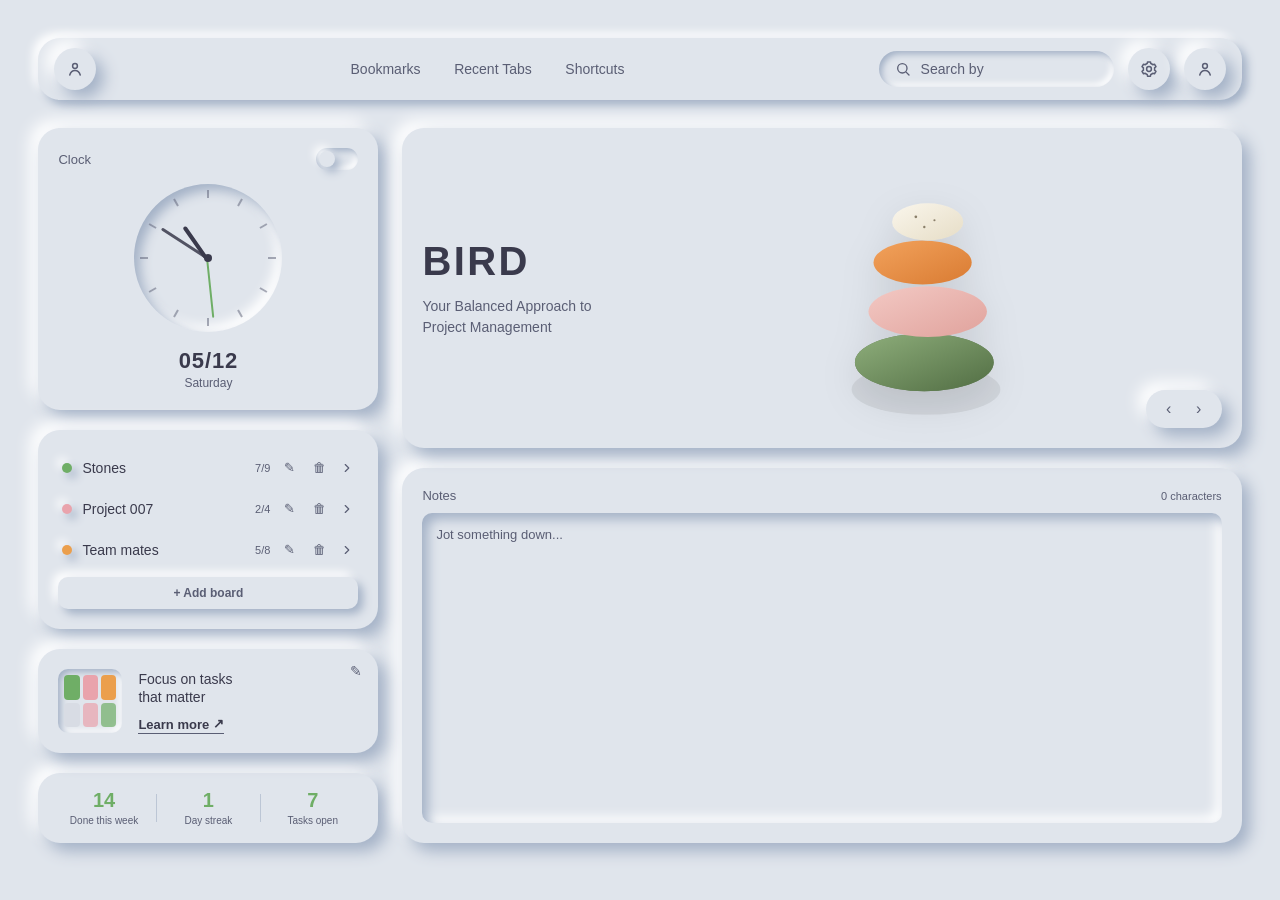
==== commit 43244c8d: "Update Chrome extension with improved documentation, refreshed icons, and refactored manifest config" ====
--- a/chrome-extension/bird-newtab/index.html
+++ b/chrome-extension/bird-newtab/index.html
@@ -24,10 +24,10 @@
           </svg>
         </button>
 
-        <div class="nav-links">
-          <a href="#" class="nav-link" data-panel="bookmarks">Bookmarks</a>
-          <a href="#" class="nav-link" data-panel="recent">Recent Tabs</a>
-          <a href="#" class="nav-link" data-panel="shortcuts">Shortcuts</a>
+        <div class="nav-links" role="navigation" aria-label="Quick access">
+          <a href="#" class="nav-link" data-panel="bookmarks" aria-haspopup="true" aria-expanded="false">Bookmarks</a>
+          <a href="#" class="nav-link" data-panel="recent" aria-haspopup="true" aria-expanded="false">Recent Tabs</a>
+          <a href="#" class="nav-link" data-panel="shortcuts" aria-haspopup="true" aria-expanded="false">Shortcuts</a>
         </div>
 
         <div class="nav-right">
@@ -61,7 +61,7 @@
       </nav>
 
       <!-- Panel that opens for Bookmarks / Recent Tabs / Shortcuts -->
-      <div class="dropdown-panel embossed" id="navPanel" hidden>
+      <div class="dropdown-panel embossed" id="navPanel" role="region" aria-live="polite" hidden>
         <div class="panel-title" id="panelTitle">Bookmarks</div>
         <div class="panel-body" id="panelBody"></div>
         <div class="panel-footer" id="panelFooter" hidden>
@@ -231,8 +231,8 @@
       </div>
 
       <div class="settings-section">
-        <span class="settings-label">Accent color</span>
-        <div class="accent-swatches" id="accentSwatches"></div>
+        <span class="settings-label" id="accentLabel">Accent color</span>
+        <div class="accent-swatches" id="accentSwatches" role="radiogroup" aria-labelledby="accentLabel"></div>
       </div>
 
       <div class="settings-section settings-row">
@@ -256,6 +256,6 @@
     </aside>
   </div>
 
-  <script src="script.js"></script>
+  <script src="js/main.js" type="module"></script>
 </body>
 </html>
--- a/chrome-extension/bird-newtab/style.css
+++ b/chrome-extension/bird-newtab/style.css
@@ -8,7 +8,9 @@
   --bg: #e0e5ec;
   --surface: #e0e5ec;
   --text-primary: #3a3a4c;
-  --text-secondary: #8a8ea3;
+  /* Darkened from the original #8a8ea3 (2.56:1) to meet WCAG AA (4.5:1)
+     for normal text on the #e0e5ec background. */
+  --text-secondary: #5a5e74;
   --shadow-dark: #a3b1c6;
   --shadow-light: #ffffff;
   --accent-green: #6fae66;
@@ -39,13 +41,48 @@
   --bg: #2a2d3a;
   --surface: #2a2d3a;
   --text-primary: #e7e9f2;
-  --text-secondary: #8b8fa3;
+  /* Lightened from the original #8b8fa3 (4.27:1) to meet WCAG AA (4.5:1)
+     for normal text on the #2a2d3a background. */
+  --text-secondary: #9da1b5;
   --shadow-dark: #1e2029;
   --shadow-light: #363a4b;
 }
 
 * {
   box-sizing: border-box;
+}
+
+/* ---------------- Accessibility helpers ---------------- */
+
+.visually-hidden {
+  position: absolute;
+  width: 1px;
+  height: 1px;
+  padding: 0;
+  margin: -1px;
+  overflow: hidden;
+  clip: rect(0, 0, 0, 0);
+  white-space: nowrap;
+  border: 0;
+}
+
+/* Visible neumorphic focus ring for keyboard navigation. Applied via
+   :focus-visible so mouse/touch clicks don't show a ring, matching
+   platform convention, while Tab navigation always gets one. */
+a:focus-visible,
+button:focus-visible,
+input:focus-visible,
+textarea:focus-visible,
+[tabindex]:focus-visible {
+  outline: 2px solid var(--accent);
+  outline-offset: 2px;
+  border-radius: var(--radius-sm);
+}
+
+.accent-swatch:focus-visible,
+.toggle:focus-visible,
+.icon-btn:focus-visible {
+  outline-offset: 3px;
 }
 
 html,
@@ -1041,6 +1078,14 @@
   animation: overlay-in 0.18s ease;
 }
 
+/* An explicit `display: flex` above always wins over the browser's built-in
+   `[hidden] { display: none }` rule (author CSS beats UA CSS regardless of
+   specificity), so without this override the panel never actually hides
+   once `hidden` is set back to true. */
+.settings-overlay[hidden] {
+  display: none;
+}
+
 @keyframes overlay-in {
   from { opacity: 0; }
   to { opacity: 1; }
